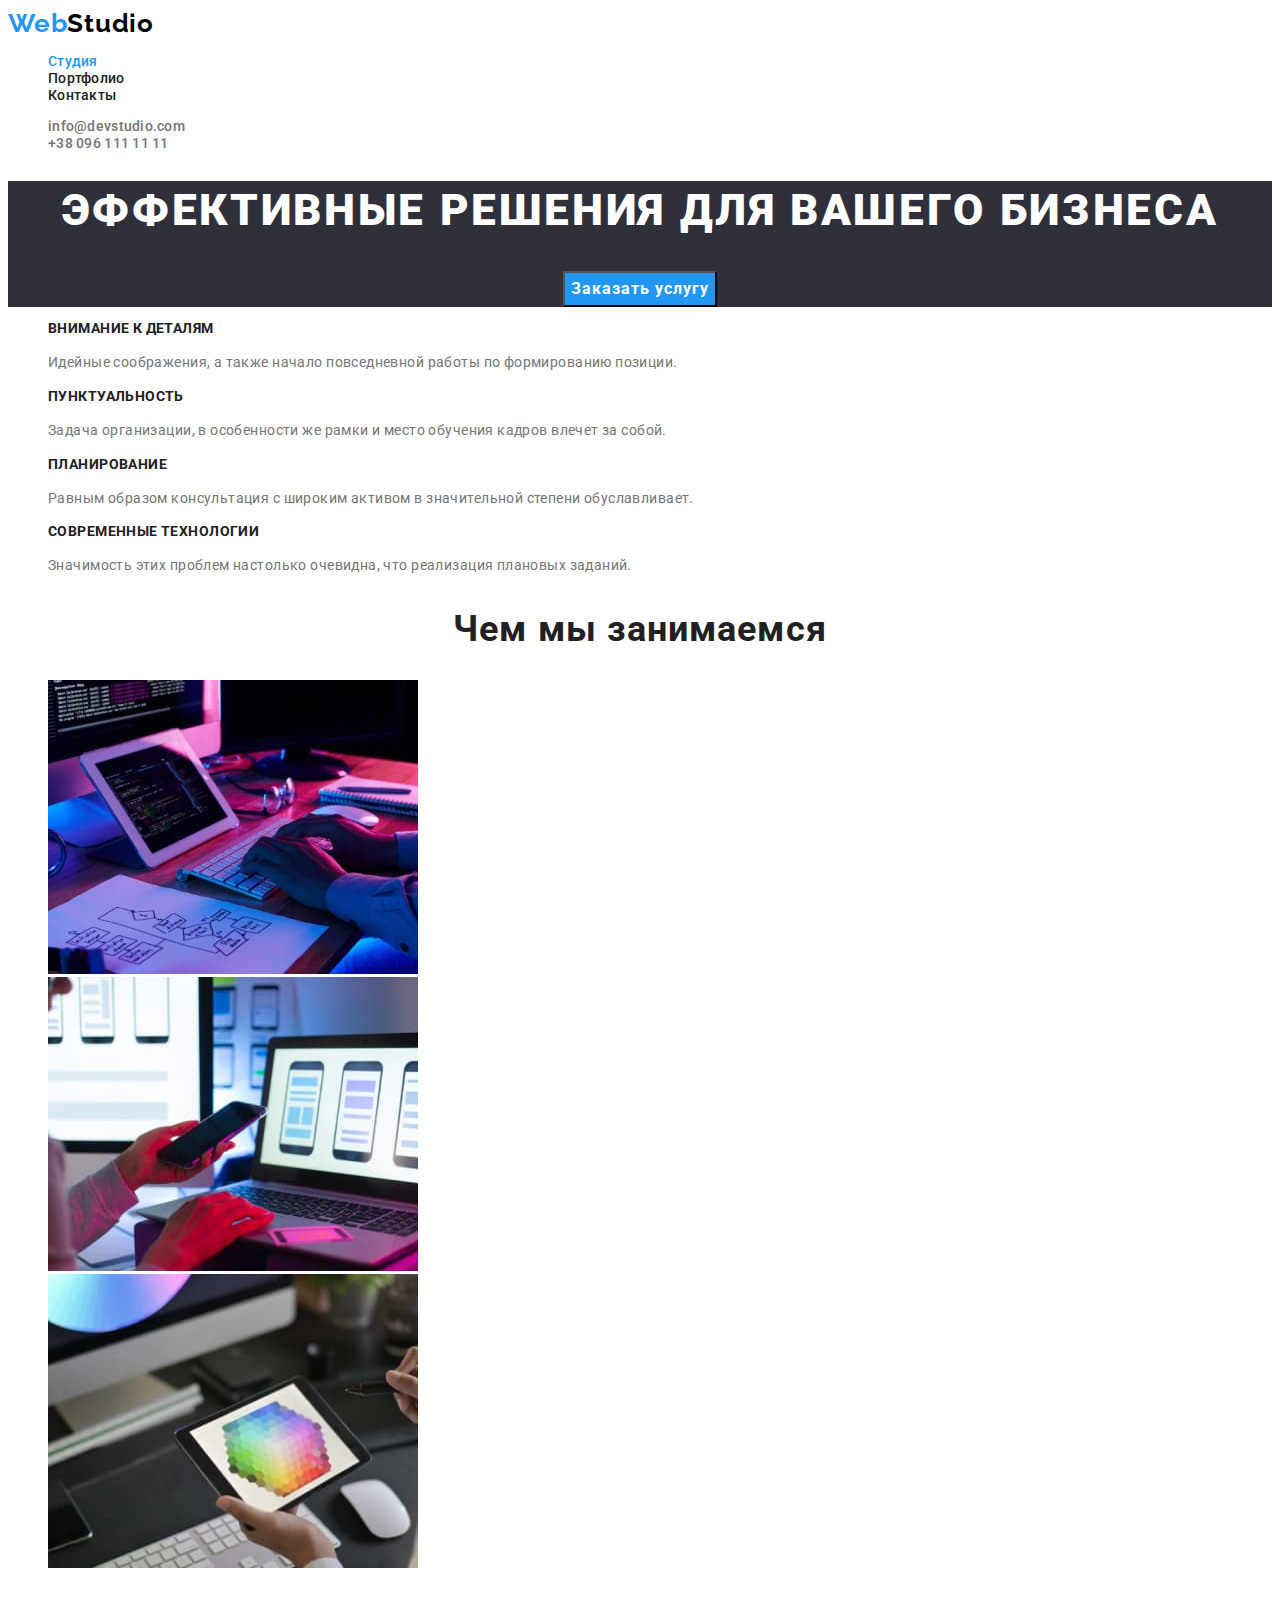
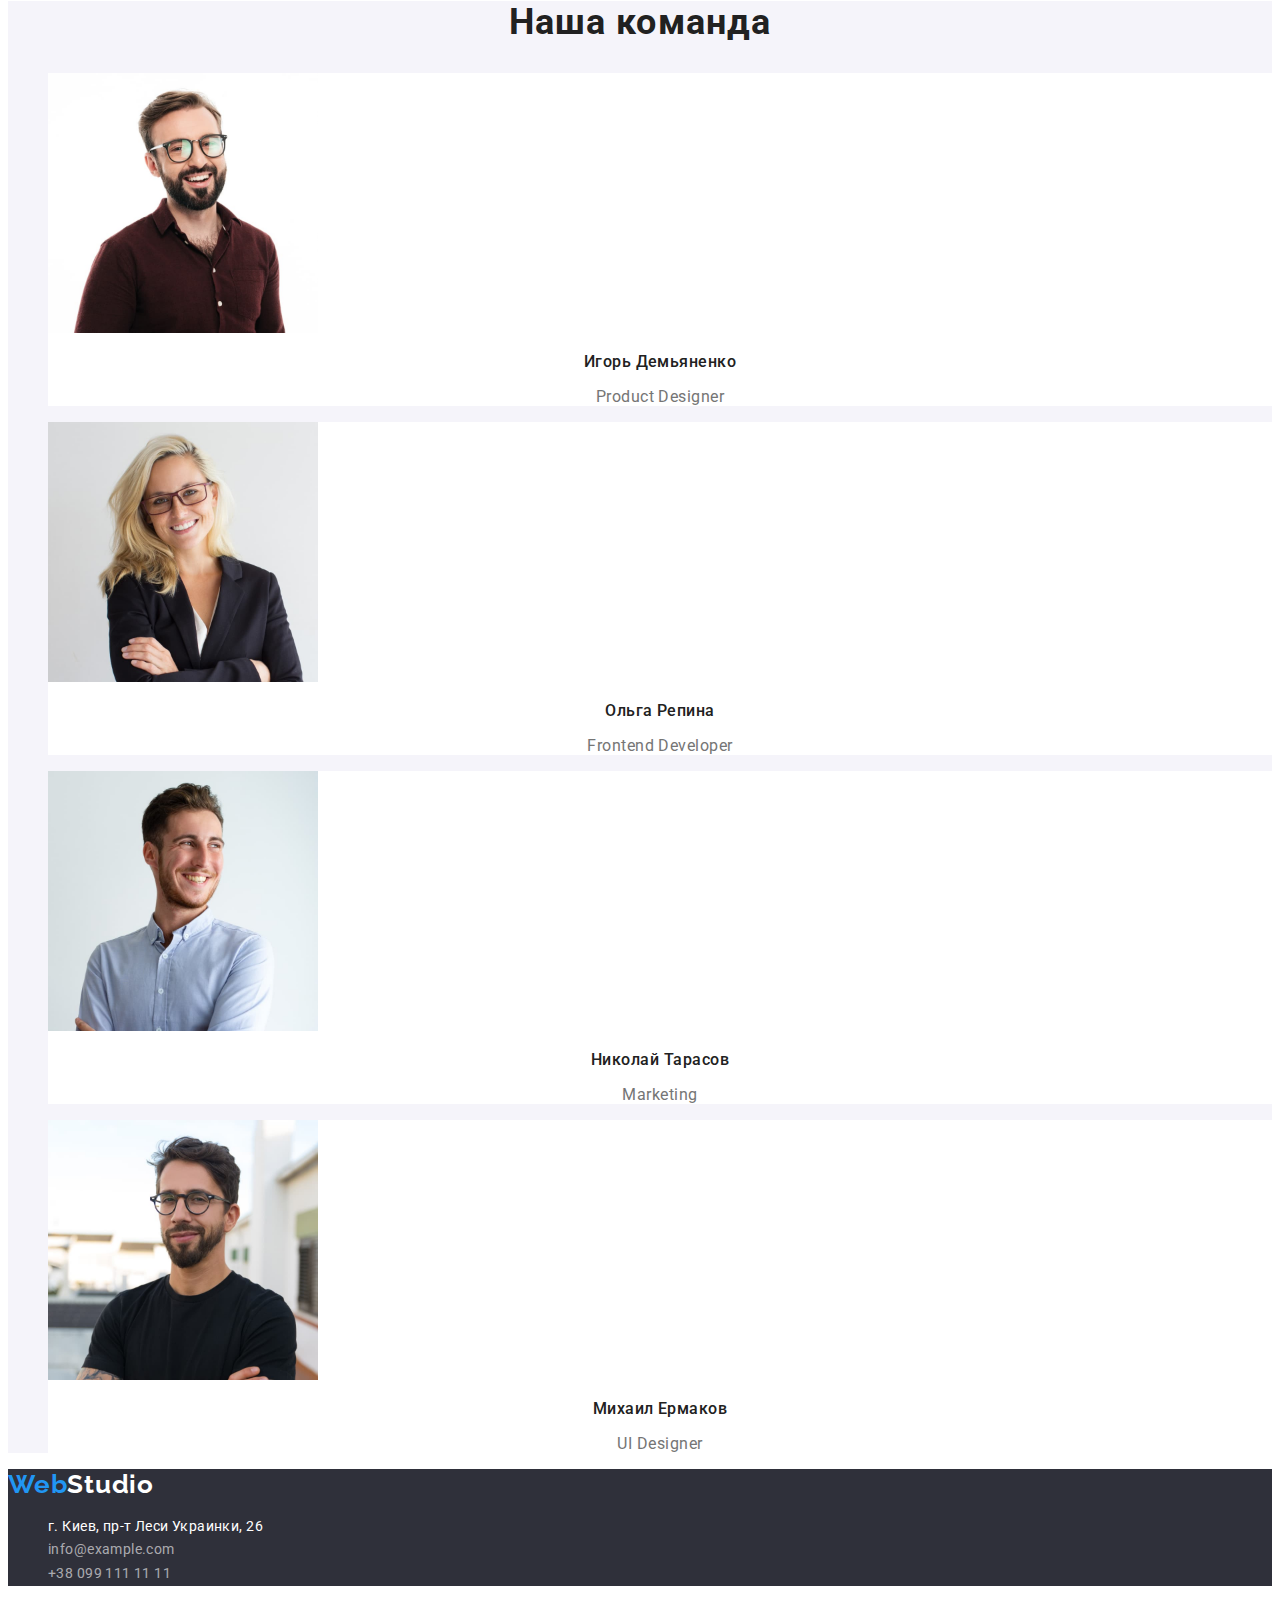
==== index.html @ 7aa1b7e0 "Initial commit" ====
<!DOCTYPE html>
<html lang="ru">
  <head>
    <meta charset="UTF-8" />
    <meta http-equiv="X-UA-Compatible" content="IE=edge" />
    <meta name="viewport" content="width=device-width, initial-scale=1.0" />
    <title>Студия</title>
    <link rel="preconnect" href="https://fonts.googleapis.com" />
    <link rel="preconnect" href="https://fonts.gstatic.com" crossorigin />
    <link
      href="https://fonts.googleapis.com/css2?family=Raleway:wght@700&family=Roboto:wght@400;500;700;900&display=swap"
      rel="stylesheet"
    />
    <link rel="stylesheet" href="./css/styles.css" />
  </head>

  <body>
    <header class="header">
      <nav>
        <a class="logo" href="./index.html">
          Web<span class="header-logo">Studio</span></a
        >

        <ul class="nav">
          <li><a class="nav-list current" href="./index.html">Студия</a></li>
          <li><a class="nav-list" href="./portfolio.html">Портфолио</a></li>
          <li><a class="nav-list" href="">Контакты</a></li>
        </ul>
      </nav>
      <ul class="nav-auth">
        <li>
          <a class="mail nav-list" href="mailto:info@devstudio.com"
            >info@devstudio.com</a
          >
        </li>
        <li>
          <a class="mail nav-list" href="tel:380961111111">+38 096 111 11 11</a>
        </li>
      </ul>
    </header>
    <main>
      <section class="section-hero">
        <h1 class="hero">Эффективные решения для вашего бизнеса</h1>
        <button class="button-hero" type="button">Заказать услугу</button>
      </section>

      <section>
        <h2 class="visually-hidden">Особенности</h2>
        <ul class="feature-list">
          <li>
            <h3 class="feature-title">Внимание к деталям</h3>
            <p class="feature-text">
              Идейные соображения, а также начало повседневной работы по
              формированию позиции.
            </p>
          </li>
          <li>
            <h3 class="feature-title">Пунктуальность</h3>
            <p class="feature-text">
              Задача организации, в особенности же рамки и место обучения кадров
              влечет за собой.
            </p>
          </li>
          <li>
            <h3 class="feature-title">Планирование</h3>
            <p class="feature-text">
              Равным образом консультация с широким активом в значительной
              степени обуславливает.
            </p>
          </li>
          <li>
            <h3 class="feature-title">Современные технологии</h3>
            <p class="feature-text">
              Значимость этих проблем настолько очевидна, что реализация
              плановых заданий.
            </p>
          </li>
        </ul>
      </section>

      <section>
        <h2 class="title">Чем мы занимаемся</h2>
        <ul class="promo-list">
          <li>
            <img
              src="./images/work/work-1.jpg"
              alt="Работаем с текстом"
              width="370"
              height="294"
            />
          </li>
          <li>
            <img
              src="./images/work/work-2.jpg"
              alt="Работаем с визуальным оформлением"
              width="370"
              height="294"
            />
          </li>
          <li>
            <img
              src="./images/work/work-3.jpg"
              alt="Работаем с графикой"
              width="370"
              height="294"
            />
          </li>
        </ul>
      </section>

      <section class="team">
        <h2 class="title">Наша команда</h2>
        <ul class="team-list">
          <li class="team-item">
            <a class="team-decor" href="">
              <img
                src="./images/team/team.jpg"
                alt="Игорь Демьяненко"
                width="270"
                height="260"
              />
              <h3 class="team-name">Игорь Демьяненко</h3>
              <p class="team-position" lang="en">Product Designer</p>
            </a>
          </li>
          <li class="team-item">
            <a class="team-decor" href="">
              <img
                src="./images/team/team-2.jpg"
                alt="Ольга Репина"
                width="270"
                height="260"
              />
              <h3 class="team-name">Ольга Репина</h3>
              <p class="team-position" lang="en">Frontend Developer</p>
            </a>
          </li>
          <li class="team-item">
            <a class="team-decor" href="">
              <img
                src="./images/team/team-3.jpg"
                alt="Николай Тарасов"
                width="270"
                height="260"
              />
              <h3 class="team-name">Николай Тарасов</h3>
              <p class="team-position" lang="en">Marketing</p>
            </a>
          </li>
          <li class="team-item">
            <a class="team-decor" href="">
              <img
                src="./images/team/team-4.jpg"
                alt="Михаил Ермаков"
                width="270"
                height="260"
              />
              <h3 class="team-name">Михаил Ермаков</h3>
              <p class="team-position" lang="en">UI Designer</p>
            </a>
          </li>
        </ul>
      </section>
    </main>
    <footer class="footer">
      <a class="logo" href="./index.html">
        Web<span class="footer-logo">Studio</span></a
      >
      <address>
        <ul class="ul-adress">
          <li>
            <a
              class="adress"
              href="https://goo.gl/maps/PAiW9LLceKNYEAaVA"
              target="_blank"
              rel="noreferrer noopener nofollow"
              >г. Киев, пр-т Леси Украинки, 26</a
            >
          </li>
          <li>
            <a class="transparency adress" href="mailto:info@example.com"
              >info@example.com</a
            >
          </li>
          <li>
            <a class="transparency adress" href="tel:380991111111"
              >+38 099 111 11 11</a
            >
          </li>
        </ul>
      </address>
    </footer>
  </body>
</html>
---- css/styles.css ----
:root {
    --color-text: #757575;
    --color-h2-h3: #212121;
    --color-focus: #2196F3;
}

body {
    font-family: Roboto, sans-serif;
    color: var(--color-text);
    font-size: 14px; 
}

/* Header & Footer */
.header {
    background-color: #FFFFFF;
}

.logo {
    color: var(--color-focus);
    font-family: Raleway, sans-serif;
    font-weight: 700;
    font-size: 26px;
    line-height: 1.2;
    letter-spacing: 0.03em;
    text-decoration: none;
}

.header-logo {
    color: #000000;
}

.footer-logo {
    color: #FFFFFF;
}

.nav,
.nav-auth,
.ul-adress,
.feature-list,
.promo-list,
.team-list,
.filter,
.portfolio-list {
    list-style-type: none;
}

.nav-list {
    font-weight: 500;
    line-height: 1.14;
    letter-spacing: 0.02em;
    color: var(--color-h2-h3);
    text-decoration: none;
}

.nav-list:hover,
.nav-list:focus,
.mail.nav-list:hover,
.mail.nav-list:focus,
.adress:hover,
.adress:focus,
.transparency.adress:hover,
.transparency.adress:focus {
    color: var(--color-focus);
}

.nav-list.current {
    color: var(--color-focus);
}

.mail.nav-list {
    color: var(--color-text);
}


/* Body */

.section-hero {
    background-color: #2F303A;
    text-align: center;
}

.hero {
    font-weight: 900;
    font-size: 44px;
    line-height: 1.36;
    text-align: center;
    letter-spacing: 0.06em;
    text-transform: uppercase;
    color: #FFFFFF;
    
}

.button-hero {
    font-family: inherit;
    font-weight: 700;
    font-size: 16px;
    line-height: 1.88;
    color: #FFFFFF;
    letter-spacing: 0.06em;
    background-color: var(--color-focus);
    cursor: pointer;
}

.button-hero:hover,
.button-hero:focus {
    background-color:#188CE8; 
}

.visually-hidden {
    position: absolute;
    width: 1px;
    height: 1px;
    margin: -1px;
    border: 0;
    padding: 0;

    white-space: nowrap;
    clip-path: inset(100%);
    clip: rect(0 0 0 0);
    overflow: hidden;
}

.feature-title {
    font-size: 14px;
    line-height: 1.14;
    letter-spacing: 0.03em;
    text-transform: uppercase;
    color: var(--color-h2-h3);
}

.feature-text {
    line-height: 1.71;
    letter-spacing: 0.03em;
}

.title {
    font-size: 36px;
    line-height: 1.17;
    text-align: center;
    letter-spacing: 0.03em;
    color: var(--color-h2-h3);
}

.team {
    background-color: #F5F4FA;
}

.team-item {
    background-color: #FFFFFF;
}

.team-decor,
.portfolio-decor {
    text-decoration: none;
}

.team-name {
    font-weight: 500;
    font-size: 16px;
    line-height: 1.19;
    text-align: center;
    letter-spacing: 0.03em;
    color: var(--color-h2-h3);
}

.team-position {
    font-size: 16px;
    line-height: 1.19;
    text-align: center;
    letter-spacing: 0.03em;
    color: var(--color-text);
}


/* Portfolio */

.filter .button {
    font-family: inherit;
    font-weight: 500;
    font-size: 16px;
    line-height: 1.62;
    text-align: center;
    letter-spacing: 0.03em;
    color: var(--color-h2-h3);
    background-color:#F5F4FA;
    cursor: pointer;
}

.filter .button:hover,
.filter .button:focus {
    color: #FFFFFF;
    background-color: var(--color-focus);
}

.portfolio-item {
    background-color: #FFFFFF;
}

.portfolio-company {
font-size: 18px;
line-height: 2;
letter-spacing: 0.06em;
color: var(--color-h2-h3);
}

.portfolio-desc {
    font-size: 16px;
    line-height: 1.88;
    letter-spacing: 0.03em;
    color: var(--color-text);
}


/* Only Footer */

.footer {
    background-color: #2F303A;
}

.adress {
line-height: 1.7;
letter-spacing: 0.03em;
color: #FFFFFF;
text-decoration: none;
font-style: normal;
}

.transparency.adress {
color: rgba(255, 255, 255, 0.6);
}
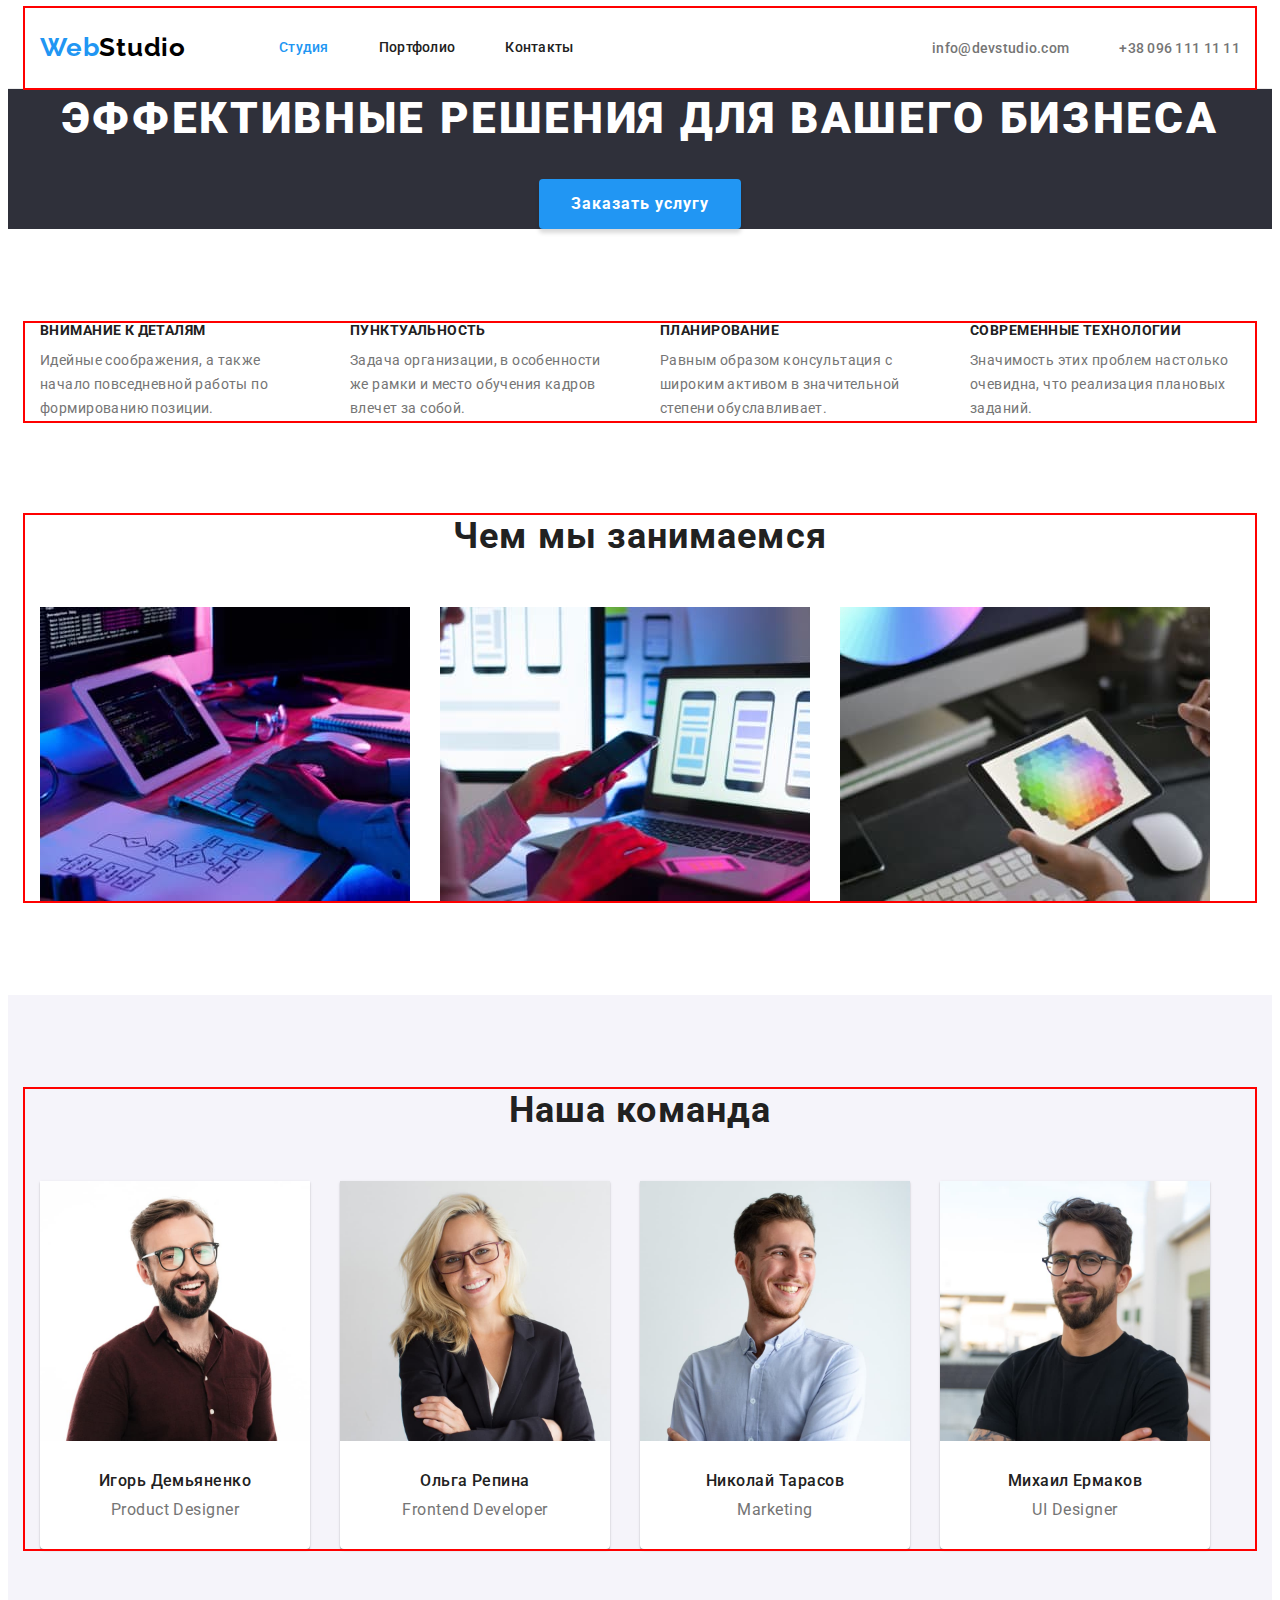
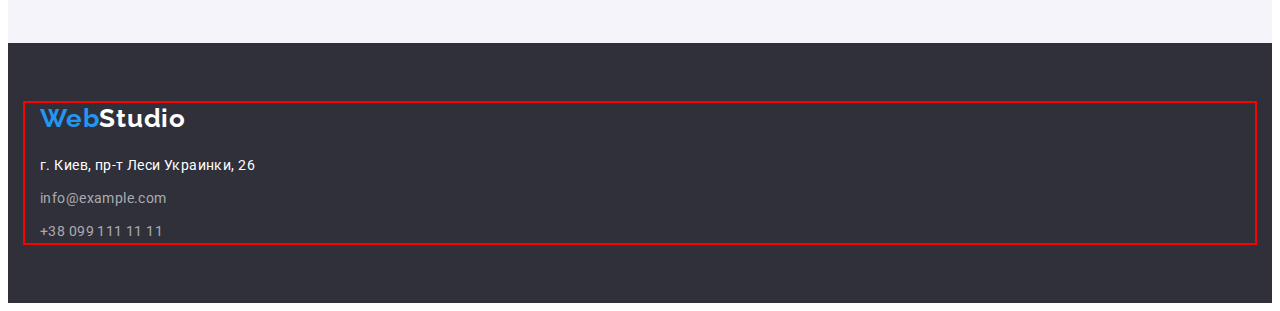
==== commit bd339c5d: "Ready HW 1.0" ====
--- a/index.html
+++ b/index.html
@@ -11,32 +11,44 @@
       href="https://fonts.googleapis.com/css2?family=Raleway:wght@700&family=Roboto:wght@400;500;700;900&display=swap"
       rel="stylesheet"
     />
+    <link
+      rel="stylesheet"
+      href="https://cdnjs.cloudflare.com/ajax/libs/modern-normalize/1.1.0/modern-normalize.min.css"
+      integrity="sha512-wpPYUAdjBVSE4KJnH1VR1HeZfpl1ub8YT/NKx4PuQ5NmX2tKuGu6U/JRp5y+Y8XG2tV+wKQpNHVUX03MfMFn9Q=="
+      crossorigin="anonymous"
+      referrerpolicy="no-referrer"
+    />
+
     <link rel="stylesheet" href="./css/styles.css" />
   </head>
 
   <body>
     <header class="header">
-      <nav>
-        <a class="logo" href="./index.html">
-          Web<span class="header-logo">Studio</span></a
-        >
-
-        <ul class="nav">
-          <li><a class="nav-list current" href="./index.html">Студия</a></li>
-          <li><a class="nav-list" href="./portfolio.html">Портфолио</a></li>
-          <li><a class="nav-list" href="">Контакты</a></li>
+      <div class="container">
+        <nav class="nav-container">
+          <a class="logo" href="./index.html">
+            Web<span class="header-logo">Studio</span></a
+          >
+
+          <ul class="nav">
+            <li><a class="nav-list current" href="./index.html">Студия</a></li>
+            <li><a class="nav-list" href="./portfolio.html">Портфолио</a></li>
+            <li><a class="nav-list" href="">Контакты</a></li>
+          </ul>
+        </nav>
+        <ul class="nav-auth">
+          <li>
+            <a class="mail nav-list" href="mailto:info@devstudio.com"
+              >info@devstudio.com</a
+            >
+          </li>
+          <li>
+            <a class="mail nav-list" href="tel:380961111111"
+              >+38 096 111 11 11</a
+            >
+          </li>
         </ul>
-      </nav>
-      <ul class="nav-auth">
-        <li>
-          <a class="mail nav-list" href="mailto:info@devstudio.com"
-            >info@devstudio.com</a
-          >
-        </li>
-        <li>
-          <a class="mail nav-list" href="tel:380961111111">+38 096 111 11 11</a>
-        </li>
-      </ul>
+      </div>
     </header>
     <main>
       <section class="section-hero">
@@ -44,151 +56,163 @@
         <button class="button-hero" type="button">Заказать услугу</button>
       </section>
 
-      <section>
-        <h2 class="visually-hidden">Особенности</h2>
-        <ul class="feature-list">
-          <li>
-            <h3 class="feature-title">Внимание к деталям</h3>
-            <p class="feature-text">
-              Идейные соображения, а также начало повседневной работы по
-              формированию позиции.
-            </p>
-          </li>
-          <li>
-            <h3 class="feature-title">Пунктуальность</h3>
-            <p class="feature-text">
-              Задача организации, в особенности же рамки и место обучения кадров
-              влечет за собой.
-            </p>
-          </li>
-          <li>
-            <h3 class="feature-title">Планирование</h3>
-            <p class="feature-text">
-              Равным образом консультация с широким активом в значительной
-              степени обуславливает.
-            </p>
-          </li>
-          <li>
-            <h3 class="feature-title">Современные технологии</h3>
-            <p class="feature-text">
-              Значимость этих проблем настолько очевидна, что реализация
-              плановых заданий.
-            </p>
-          </li>
-        </ul>
-      </section>
-
-      <section>
-        <h2 class="title">Чем мы занимаемся</h2>
-        <ul class="promo-list">
-          <li>
-            <img
-              src="./images/work/work-1.jpg"
-              alt="Работаем с текстом"
-              width="370"
-              height="294"
-            />
-          </li>
-          <li>
-            <img
-              src="./images/work/work-2.jpg"
-              alt="Работаем с визуальным оформлением"
-              width="370"
-              height="294"
-            />
-          </li>
-          <li>
-            <img
-              src="./images/work/work-3.jpg"
-              alt="Работаем с графикой"
-              width="370"
-              height="294"
-            />
-          </li>
-        </ul>
-      </section>
-
-      <section class="team">
-        <h2 class="title">Наша команда</h2>
-        <ul class="team-list">
-          <li class="team-item">
-            <a class="team-decor" href="">
+      <section class="section">
+        <div class="container">
+          <h2 class="visually-hidden">Особенности</h2>
+          <ul class="feature-list">
+            <li>
+              <h3 class="feature-title">Внимание к деталям</h3>
+              <p class="feature-text">
+                Идейные соображения, а также начало повседневной работы по
+                формированию позиции.
+              </p>
+            </li>
+            <li>
+              <h3 class="feature-title">Пунктуальность</h3>
+              <p class="feature-text">
+                Задача организации, в особенности же рамки и место обучения
+                кадров влечет за собой.
+              </p>
+            </li>
+            <li>
+              <h3 class="feature-title">Планирование</h3>
+              <p class="feature-text">
+                Равным образом консультация с широким активом в значительной
+                степени обуславливает.
+              </p>
+            </li>
+            <li>
+              <h3 class="feature-title">Современные технологии</h3>
+              <p class="feature-text">
+                Значимость этих проблем настолько очевидна, что реализация
+                плановых заданий.
+              </p>
+            </li>
+          </ul>
+        </div>
+      </section>
+
+      <section class="promo">
+        <div class="container">
+          <h2 class="title">Чем мы занимаемся</h2>
+          <ul class="promo-list">
+            <li>
               <img
-                src="./images/team/team.jpg"
-                alt="Игорь Демьяненко"
-                width="270"
-                height="260"
+                src="./images/work/work-1.jpg"
+                alt="Работаем с текстом"
+                width="370"
+                height="294"
               />
-              <h3 class="team-name">Игорь Демьяненко</h3>
-              <p class="team-position" lang="en">Product Designer</p>
-            </a>
-          </li>
-          <li class="team-item">
-            <a class="team-decor" href="">
+            </li>
+            <li>
               <img
-                src="./images/team/team-2.jpg"
-                alt="Ольга Репина"
-                width="270"
-                height="260"
+                src="./images/work/work-2.jpg"
+                alt="Работаем с визуальным оформлением"
+                width="370"
+                height="294"
               />
-              <h3 class="team-name">Ольга Репина</h3>
-              <p class="team-position" lang="en">Frontend Developer</p>
-            </a>
-          </li>
-          <li class="team-item">
-            <a class="team-decor" href="">
+            </li>
+            <li>
               <img
-                src="./images/team/team-3.jpg"
-                alt="Николай Тарасов"
-                width="270"
-                height="260"
+                src="./images/work/work-3.jpg"
+                alt="Работаем с графикой"
+                width="370"
+                height="294"
               />
-              <h3 class="team-name">Николай Тарасов</h3>
-              <p class="team-position" lang="en">Marketing</p>
-            </a>
-          </li>
-          <li class="team-item">
-            <a class="team-decor" href="">
-              <img
-                src="./images/team/team-4.jpg"
-                alt="Михаил Ермаков"
-                width="270"
-                height="260"
-              />
-              <h3 class="team-name">Михаил Ермаков</h3>
-              <p class="team-position" lang="en">UI Designer</p>
-            </a>
-          </li>
-        </ul>
+            </li>
+          </ul>
+        </div>
+      </section>
+
+      <section class="team section">
+        <div class="container">
+          <h2 class="title">Наша команда</h2>
+          <ul class="team-list">
+            <li class="team-item">
+              <a class="team-decor" href="">
+                <img
+                  class="team-img"
+                  src="./images/team/team.jpg"
+                  alt="Игорь Демьяненко"
+                  width="270"
+                  height="260"
+                />
+                <h3 class="team-name">Игорь Демьяненко</h3>
+                <p class="team-position" lang="en">Product Designer</p>
+              </a>
+            </li>
+            <li class="team-item">
+              <a class="team-decor" href="">
+                <img
+                  class="team-img"
+                  src="./images/team/team-2.jpg"
+                  alt="Ольга Репина"
+                  width="270"
+                  height="260"
+                />
+                <h3 class="team-name">Ольга Репина</h3>
+                <p class="team-position" lang="en">Frontend Developer</p>
+              </a>
+            </li>
+            <li class="team-item">
+              <a class="team-decor" href="">
+                <img
+                  class="team-img"
+                  src="./images/team/team-3.jpg"
+                  alt="Николай Тарасов"
+                  width="270"
+                  height="260"
+                />
+                <h3 class="team-name">Николай Тарасов</h3>
+                <p class="team-position" lang="en">Marketing</p>
+              </a>
+            </li>
+            <li class="team-item">
+              <a class="team-decor" href="">
+                <img
+                  class="team-img"
+                  src="./images/team/team-4.jpg"
+                  alt="Михаил Ермаков"
+                  width="270"
+                  height="260"
+                />
+                <h3 class="team-name">Михаил Ермаков</h3>
+                <p class="team-position" lang="en">UI Designer</p>
+              </a>
+            </li>
+          </ul>
+        </div>
       </section>
     </main>
     <footer class="footer">
-      <a class="logo" href="./index.html">
-        Web<span class="footer-logo">Studio</span></a
-      >
-      <address>
-        <ul class="ul-adress">
-          <li>
-            <a
-              class="adress"
-              href="https://goo.gl/maps/PAiW9LLceKNYEAaVA"
-              target="_blank"
-              rel="noreferrer noopener nofollow"
-              >г. Киев, пр-т Леси Украинки, 26</a
-            >
-          </li>
-          <li>
-            <a class="transparency adress" href="mailto:info@example.com"
-              >info@example.com</a
-            >
-          </li>
-          <li>
-            <a class="transparency adress" href="tel:380991111111"
-              >+38 099 111 11 11</a
-            >
-          </li>
-        </ul>
-      </address>
+      <div class="container">
+        <a class="logo" href="./index.html">
+          Web<span class="footer-logo">Studio</span></a
+        >
+        <address>
+          <ul class="ul-adress">
+            <li>
+              <a
+                class="adress"
+                href="https://goo.gl/maps/PAiW9LLceKNYEAaVA"
+                target="_blank"
+                rel="noreferrer noopener nofollow"
+                >г. Киев, пр-т Леси Украинки, 26</a
+              >
+            </li>
+            <li>
+              <a class="transparency adress" href="mailto:info@example.com"
+                >info@example.com</a
+              >
+            </li>
+            <li>
+              <a class="transparency adress" href="tel:380991111111"
+                >+38 099 111 11 11</a
+              >
+            </li>
+          </ul>
+        </address>
+      </div>
     </footer>
   </body>
 </html>
--- a/css/styles.css
+++ b/css/styles.css
@@ -1,36 +1,92 @@
+/* General styles */
+
 :root {
-    --color-text: #757575;
-    --color-h2-h3: #212121;
-    --color-focus: #2196F3;
+  --color-text: #757575;
+  --color-h2-h3: #212121;
+  --color-focus: #2196f3;
 }
 
 body {
-    font-family: Roboto, sans-serif;
-    color: var(--color-text);
-    font-size: 14px; 
+  font-family: Roboto, sans-serif;
+  color: var(--color-text);
+  font-size: 14px;
+}
+
+h1,
+h2,
+h3,
+h4,
+h5,
+h6,
+p,
+ul {
+  margin: 0;
+}
+
+ul {
+  padding-inline-start: 0;
+}
+
+img {
+  display: block;
+}
+
+.section {
+  padding-top: 94px;
+  padding-bottom: 94px;
+}
+
+.container {
+  width: 1200px;
+  padding-left: 15px;
+  padding-right: 15px;
+  margin-left: auto;
+  margin-right: auto;
+  outline: 2px solid red;
 }
 
 /* Header & Footer */
+.header > .container,
+.header > .container > .nav-container,
+.header > .container > .nav-container > .nav,
+.header > .container > .nav-auth {
+  display: flex;
+  justify-content: space-between;
+  align-items: center;
+}
+
+.header > .container .nav {
+  margin-left: 93px;
+}
+
+.nav-container > .nav > li + li,
+.nav-auth > li + li {
+  margin-left: 50px;
+}
+
+.nav-container > .nav > li > a {
+  display: inline-block;
+  padding-top: 32px;
+  padding-bottom: 32px;
+}
+
 .header {
-    background-color: #FFFFFF;
+  background-color: #ffffff;
+  border-bottom: 1px solid #ececec;
 }
 
 .logo {
-    color: var(--color-focus);
-    font-family: Raleway, sans-serif;
-    font-weight: 700;
-    font-size: 26px;
-    line-height: 1.2;
-    letter-spacing: 0.03em;
-    text-decoration: none;
+  color: var(--color-focus);
+  font-family: Raleway, sans-serif;
+  font-weight: 700;
+  font-size: 26px;
+  line-height: 1.2;
+  letter-spacing: 0.03em;
+  text-decoration: none;
 }
 
 .header-logo {
-    color: #000000;
-}
-
-.footer-logo {
-    color: #FFFFFF;
+  color: #000000;
 }
 
 .nav,
@@ -41,15 +97,15 @@
 .team-list,
 .filter,
 .portfolio-list {
-    list-style-type: none;
+  list-style-type: none;
 }
 
 .nav-list {
-    font-weight: 500;
-    line-height: 1.14;
-    letter-spacing: 0.02em;
-    color: var(--color-h2-h3);
-    text-decoration: none;
+  font-weight: 500;
+  line-height: 1.14;
+  letter-spacing: 0.02em;
+  color: var(--color-h2-h3);
+  text-decoration: none;
 }
 
 .nav-list:hover,
@@ -60,171 +116,274 @@
 .adress:focus,
 .transparency.adress:hover,
 .transparency.adress:focus {
-    color: var(--color-focus);
+  color: var(--color-focus);
 }
 
 .nav-list.current {
-    color: var(--color-focus);
+  color: var(--color-focus);
 }
 
 .mail.nav-list {
-    color: var(--color-text);
-}
-
+  color: var(--color-text);
+}
 
 /* Body */
 
+/* Hero */
+
 .section-hero {
-    background-color: #2F303A;
-    text-align: center;
+  background-color: #2f303a;
+  text-align: center;
 }
 
 .hero {
-    font-weight: 900;
-    font-size: 44px;
-    line-height: 1.36;
-    text-align: center;
-    letter-spacing: 0.06em;
-    text-transform: uppercase;
-    color: #FFFFFF;
-    
+  font-weight: 900;
+  font-size: 44px;
+  line-height: 1.36;
+  text-align: center;
+  letter-spacing: 0.06em;
+  text-transform: uppercase;
+  color: #ffffff;
+  margin-bottom: 30px;
 }
 
 .button-hero {
-    font-family: inherit;
-    font-weight: 700;
-    font-size: 16px;
-    line-height: 1.88;
-    color: #FFFFFF;
-    letter-spacing: 0.06em;
-    background-color: var(--color-focus);
-    cursor: pointer;
+  font-family: inherit;
+  font-weight: 700;
+  font-size: 16px;
+  line-height: 1.88;
+  color: #ffffff;
+  letter-spacing: 0.06em;
+  background-color: var(--color-focus);
+  cursor: pointer;
+  padding: 10px 32px;
+  box-shadow: 0px 4px 4px rgba(0, 0, 0, 0.15);
+  border: none;
+  border-radius: 4px;
+  min-width: 200px;
 }
 
 .button-hero:hover,
 .button-hero:focus {
-    background-color:#188CE8; 
-}
+  background-color: #188ce8;
+}
+
+/* Feature */
 
 .visually-hidden {
-    position: absolute;
-    width: 1px;
-    height: 1px;
-    margin: -1px;
-    border: 0;
-    padding: 0;
-
-    white-space: nowrap;
-    clip-path: inset(100%);
-    clip: rect(0 0 0 0);
-    overflow: hidden;
+  position: absolute;
+  width: 1px;
+  height: 1px;
+  margin: -1px;
+  border: 0;
+  padding: 0;
+  white-space: nowrap;
+  clip-path: inset(100%);
+  clip: rect(0 0 0 0);
+  overflow: hidden;
+}
+
+.feature-list {
+  display: flex;
+  justify-content: space-between;
+}
+
+.feature-list > li + li {
+  margin-left: 30px;
 }
 
 .feature-title {
-    font-size: 14px;
-    line-height: 1.14;
-    letter-spacing: 0.03em;
-    text-transform: uppercase;
-    color: var(--color-h2-h3);
+  font-size: 14px;
+  line-height: 1.14;
+  letter-spacing: 0.03em;
+  text-transform: uppercase;
+  color: var(--color-h2-h3);
+  margin-bottom: 10px;
 }
 
 .feature-text {
-    line-height: 1.71;
-    letter-spacing: 0.03em;
+  line-height: 1.71;
+  letter-spacing: 0.03em;
+  max-width: 270px;
+}
+
+/* Promo */
+.promo {
+  padding-bottom: 94px;
 }
 
 .title {
-    font-size: 36px;
-    line-height: 1.17;
-    text-align: center;
-    letter-spacing: 0.03em;
-    color: var(--color-h2-h3);
-}
+  font-size: 36px;
+  line-height: 1.17;
+  text-align: center;
+  letter-spacing: 0.03em;
+  color: var(--color-h2-h3);
+  margin-bottom: 50px;
+}
+
+.promo-list {
+  display: flex;
+}
+
+.promo-list > li:not(:first-child) {
+  margin-left: 30px;
+}
+
+/* Team */
 
 .team {
-    background-color: #F5F4FA;
+  background-color: #f5f4fa;
+}
+
+.team .title {
+  margin-bottom: 50px;
+}
+
+.team-list {
+  display: flex;
 }
 
 .team-item {
-    background-color: #FFFFFF;
+  background-color: #ffffff;
+  box-shadow: 0px 1px 3px rgba(0, 0, 0, 0.12), 0px 1px 1px rgba(0, 0, 0, 0.14),
+    0px 2px 1px rgba(0, 0, 0, 0.2);
+  border-radius: 0px 0px 4px 4px;
+}
+
+.team-item:not(:first-child) {
+  margin-left: 30px;
 }
 
 .team-decor,
 .portfolio-decor {
-    text-decoration: none;
+  text-decoration: none;
+}
+
+.team-img {
+  margin-bottom: 30px;
 }
 
 .team-name {
-    font-weight: 500;
-    font-size: 16px;
-    line-height: 1.19;
-    text-align: center;
-    letter-spacing: 0.03em;
-    color: var(--color-h2-h3);
+  font-weight: 500;
+  font-size: 16px;
+  line-height: 1.19;
+  text-align: center;
+  letter-spacing: 0.03em;
+  color: var(--color-h2-h3);
+  margin-bottom: 10px;
 }
 
 .team-position {
-    font-size: 16px;
-    line-height: 1.19;
-    text-align: center;
-    letter-spacing: 0.03em;
-    color: var(--color-text);
-}
-
+  font-size: 16px;
+  line-height: 1.19;
+  text-align: center;
+  letter-spacing: 0.03em;
+  color: var(--color-text);
+  margin-bottom: 30px;
+}
 
 /* Portfolio */
 
+.filter {
+  display: flex;
+  justify-content: center;
+  margin-bottom: 50px;
+}
+
 .filter .button {
-    font-family: inherit;
-    font-weight: 500;
-    font-size: 16px;
-    line-height: 1.62;
-    text-align: center;
-    letter-spacing: 0.03em;
-    color: var(--color-h2-h3);
-    background-color:#F5F4FA;
-    cursor: pointer;
+  font-family: inherit;
+  font-weight: 500;
+  font-size: 16px;
+  line-height: 1.62;
+  text-align: center;
+  letter-spacing: 0.03em;
+  color: var(--color-h2-h3);
+  background-color: #f5f4fa;
+  cursor: pointer;
+  padding: 6px 22px;
+  border-radius: 4px;
+  border: none;
 }
 
 .filter .button:hover,
 .filter .button:focus {
-    color: #FFFFFF;
-    background-color: var(--color-focus);
+  color: #ffffff;
+  background-color: var(--color-focus);
+  box-shadow: 0px 3px 1px rgba(0, 0, 0, 0.1), 0px 1px 2px rgba(0, 0, 0, 0.08),
+    0px 2px 2px rgba(0, 0, 0, 0.12);
+  border-radius: 4px;
+}
+
+.filter li:not(:last-child) {
+  margin-right: 8px;
+}
+
+.portfolio-list {
+  display: flex;
+  flex-wrap: wrap;
 }
 
 .portfolio-item {
-    background-color: #FFFFFF;
+  background-color: #ffffff;
+}
+
+.portfolio-item:not(:nth-child(3n)) {
+  margin-right: 30px;
+}
+
+.portfolio-item:not(:nth-last-child(-n + 3)) {
+  margin-bottom: 30px;
+}
+
+.portfolio-description {
+  padding: 20px 24px;
+  border: 1px solid #eeeeee;
 }
 
 .portfolio-company {
-font-size: 18px;
-line-height: 2;
-letter-spacing: 0.06em;
-color: var(--color-h2-h3);
+  font-size: 18px;
+  line-height: 2;
+  letter-spacing: 0.06em;
+  color: var(--color-h2-h3);
+  margin-bottom: 4px;
 }
 
 .portfolio-desc {
-    font-size: 16px;
-    line-height: 1.88;
-    letter-spacing: 0.03em;
-    color: var(--color-text);
-}
-
+  font-size: 16px;
+  line-height: 1.88;
+  letter-spacing: 0.03em;
+  color: var(--color-text);
+}
 
 /* Only Footer */
 
 .footer {
-    background-color: #2F303A;
+  background-color: #2f303a;
+  padding-top: 60px;
+  padding-bottom: 60px;
+}
+
+.footer-logo {
+  color: #ffffff;
+}
+
+.footer > .container > .logo {
+  display: inline-block;
+  margin-bottom: 20px;
 }
 
 .adress {
-line-height: 1.7;
-letter-spacing: 0.03em;
-color: #FFFFFF;
-text-decoration: none;
-font-style: normal;
+  line-height: 1.7;
+  letter-spacing: 0.03em;
+  color: #ffffff;
+  text-decoration: none;
+  font-style: normal;
 }
 
 .transparency.adress {
-color: rgba(255, 255, 255, 0.6);
-}
+  color: rgba(255, 255, 255, 0.6);
+}
+
+.ul-adress li:not(:last-child) {
+  margin-bottom: 9px;
+}
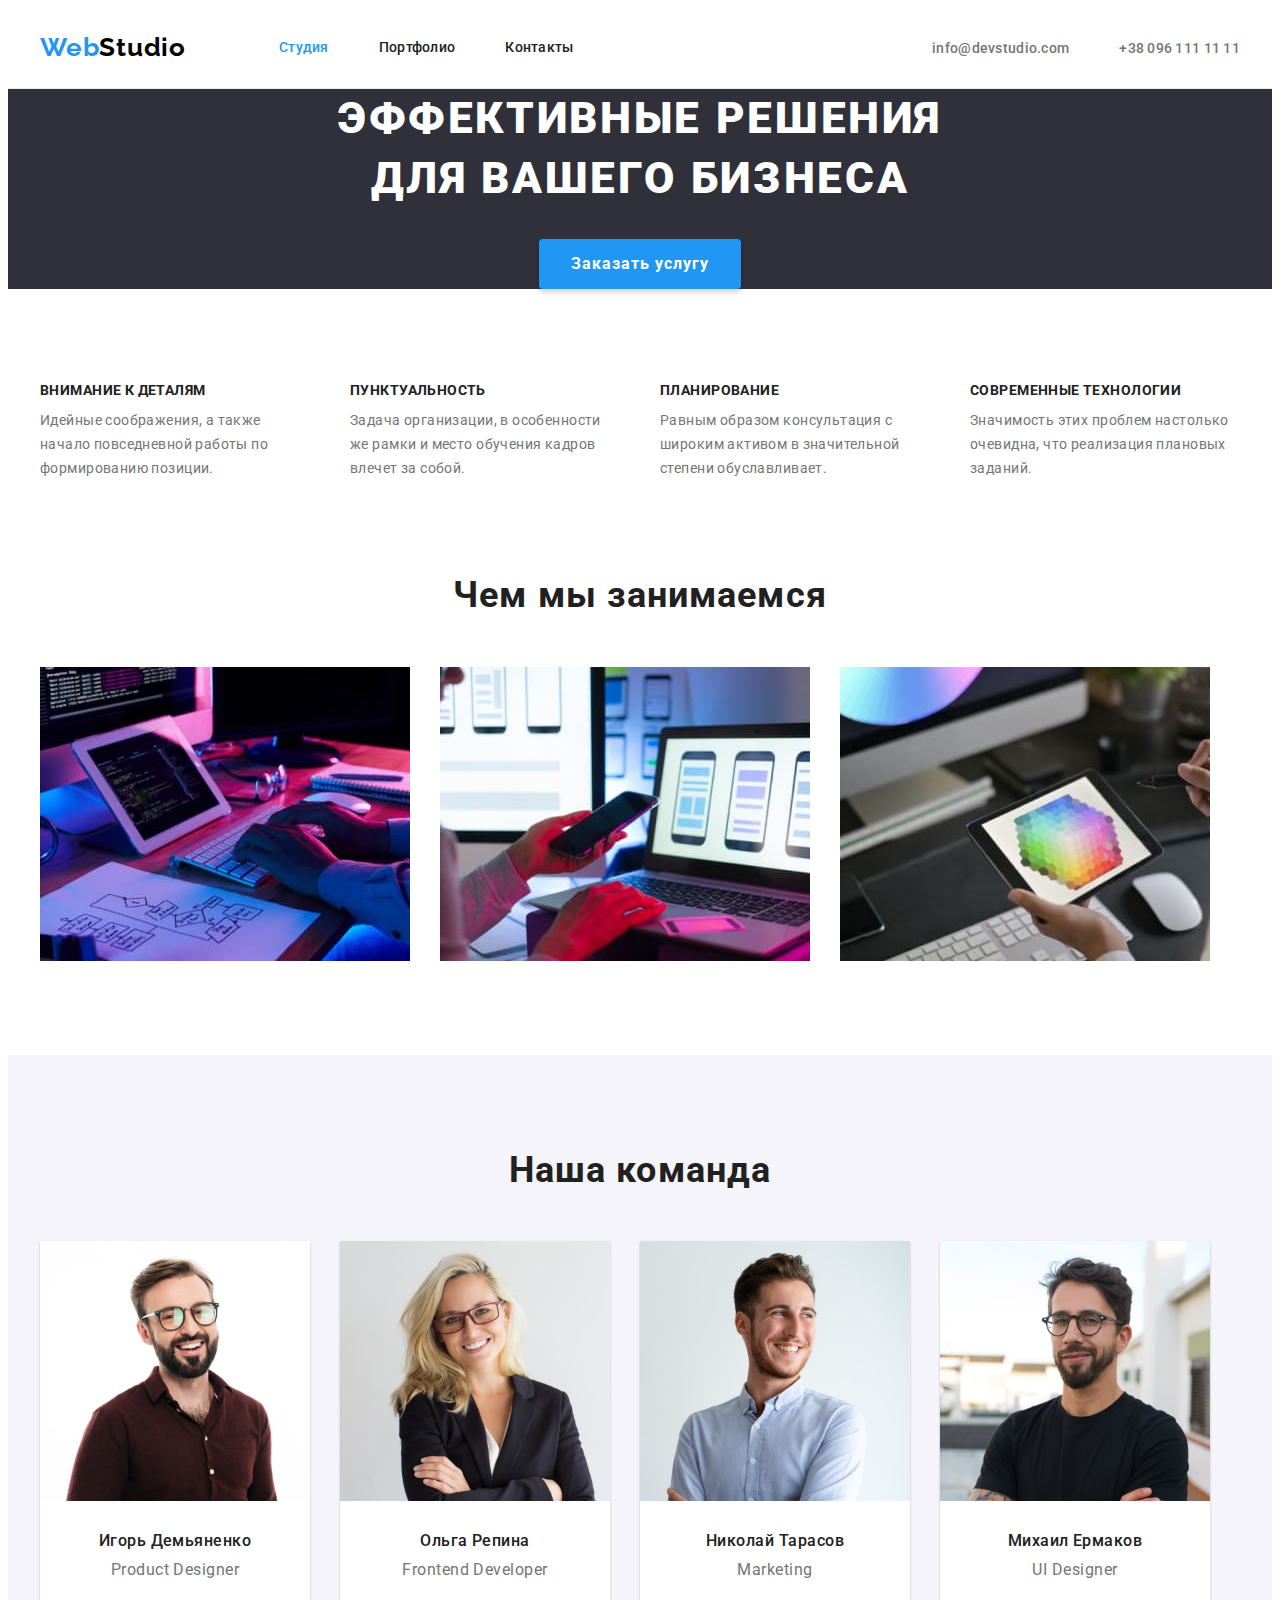
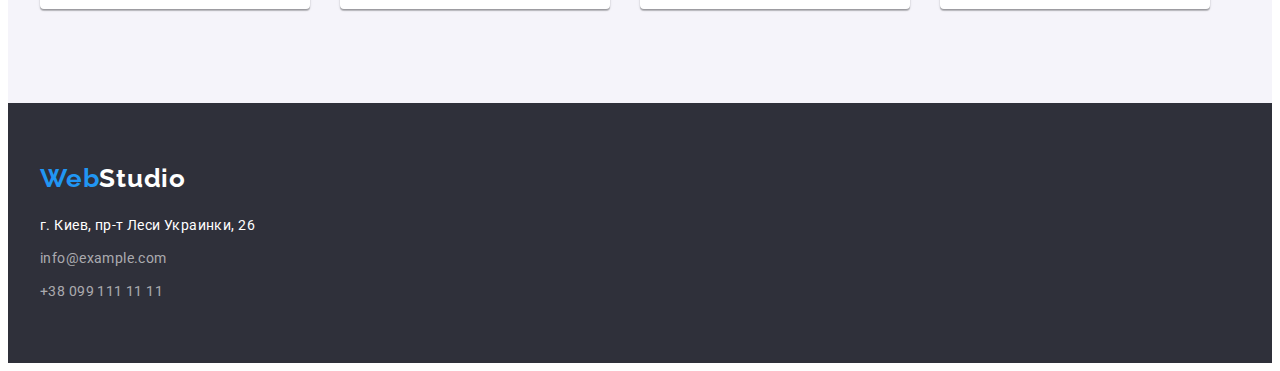
==== commit c1b8c21f: "Ready HW-03" ====
--- a/index.html
+++ b/index.html
@@ -29,7 +29,6 @@
           <a class="logo" href="./index.html">
             Web<span class="header-logo">Studio</span></a
           >
-
           <ul class="nav">
             <li><a class="nav-list current" href="./index.html">Студия</a></li>
             <li><a class="nav-list" href="./portfolio.html">Портфолио</a></li>
@@ -52,7 +51,10 @@
     </header>
     <main>
       <section class="section-hero">
-        <h1 class="hero">Эффективные решения для вашего бизнеса</h1>
+        <h1 class="hero">
+          Эффективные решения <br />
+          для вашего бизнеса
+        </h1>
         <button class="button-hero" type="button">Заказать услугу</button>
       </section>
 
--- a/css/styles.css
+++ b/css/styles.css
@@ -42,16 +42,21 @@
   padding-right: 15px;
   margin-left: auto;
   margin-right: auto;
-  outline: 2px solid red;
 }
 
 /* Header & Footer */
+
 .header > .container,
 .header > .container > .nav-container,
 .header > .container > .nav-container > .nav,
 .header > .container > .nav-auth {
   display: flex;
   justify-content: space-between;
+  align-items: center;
+}
+
+.header > .container > .nav-auth {
+  display: flex;
   align-items: center;
 }
 
@@ -121,6 +126,10 @@
 
 .nav-list.current {
   color: var(--color-focus);
+}
+
+.nav-auth {
+  margin-left: auto;
 }
 
 .mail.nav-list {
@@ -208,6 +217,7 @@
 }
 
 /* Promo */
+
 .promo {
   padding-bottom: 94px;
 }
@@ -245,6 +255,7 @@
 
 .team-item {
   background-color: #ffffff;
+  padding-bottom: 30px;
   box-shadow: 0px 1px 3px rgba(0, 0, 0, 0.12), 0px 1px 1px rgba(0, 0, 0, 0.14),
     0px 2px 1px rgba(0, 0, 0, 0.2);
   border-radius: 0px 0px 4px 4px;
@@ -279,7 +290,6 @@
   text-align: center;
   letter-spacing: 0.03em;
   color: var(--color-text);
-  margin-bottom: 30px;
 }
 
 /* Portfolio */
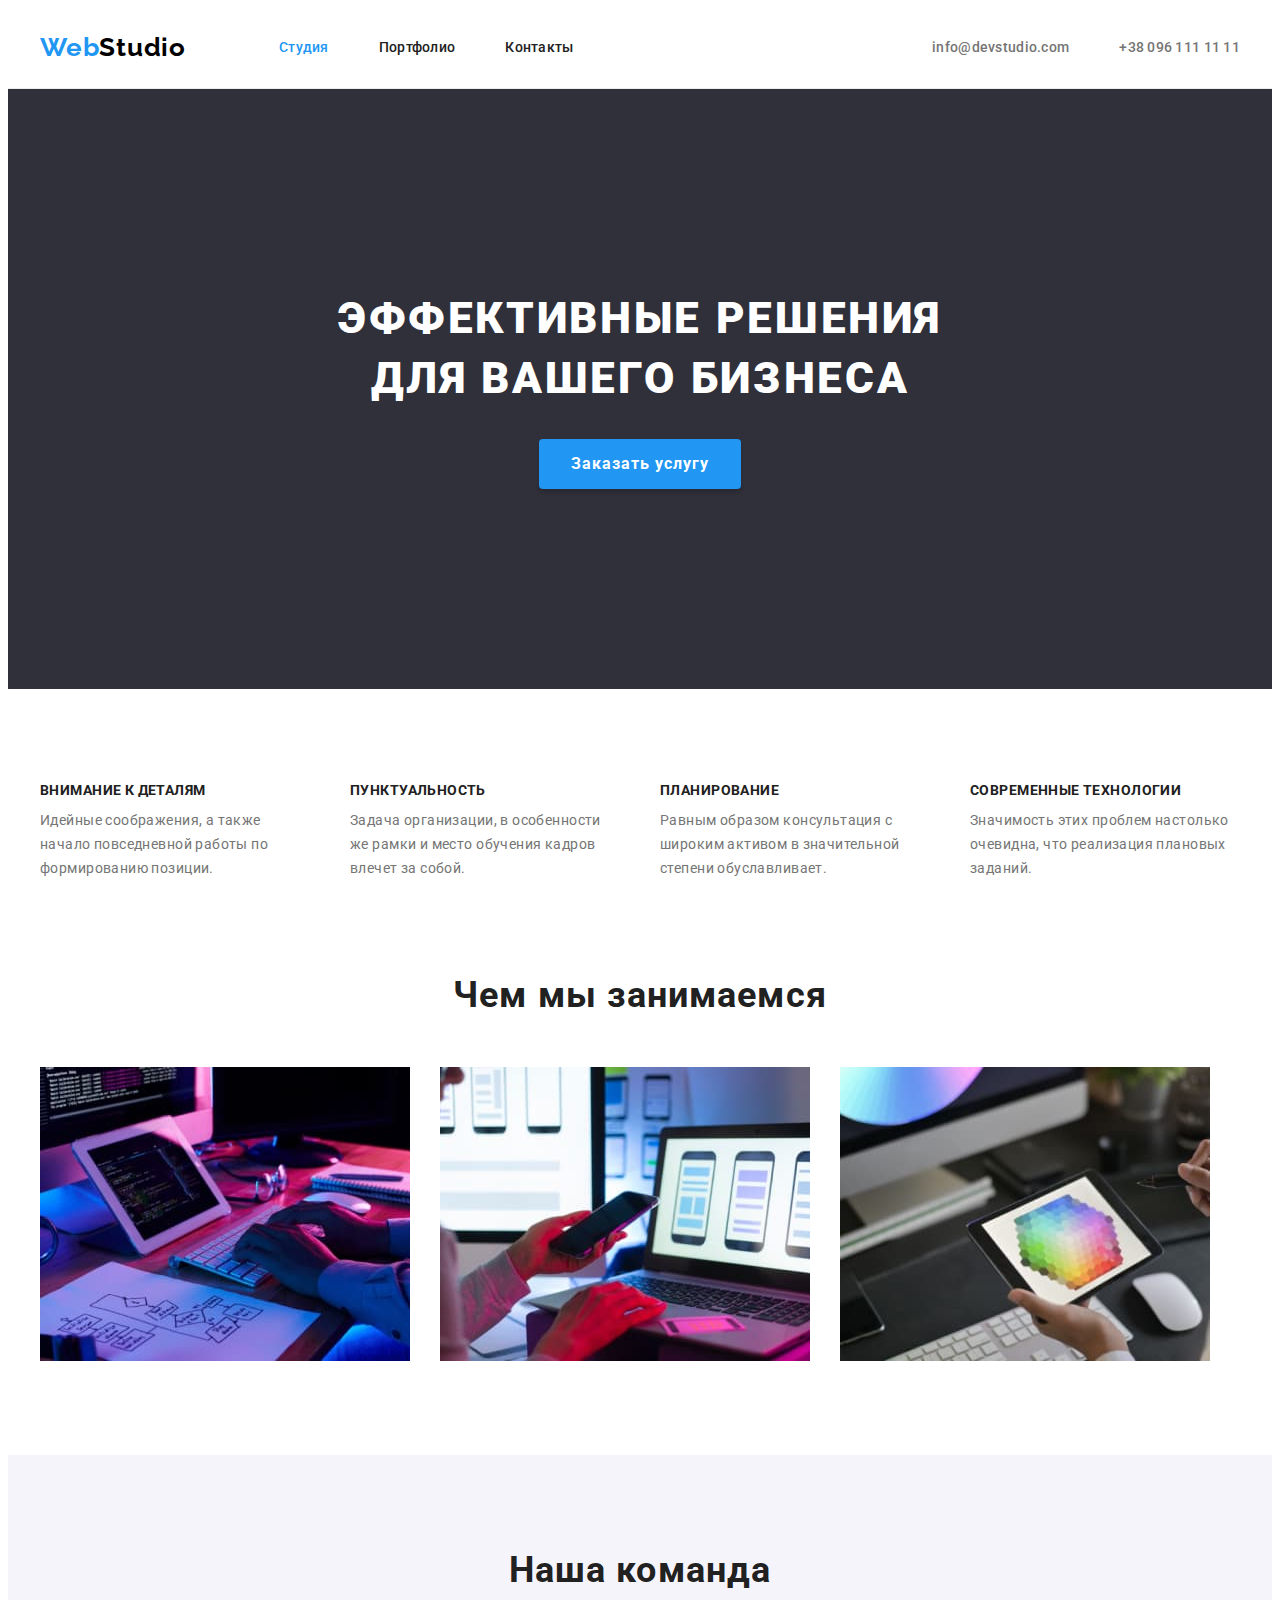
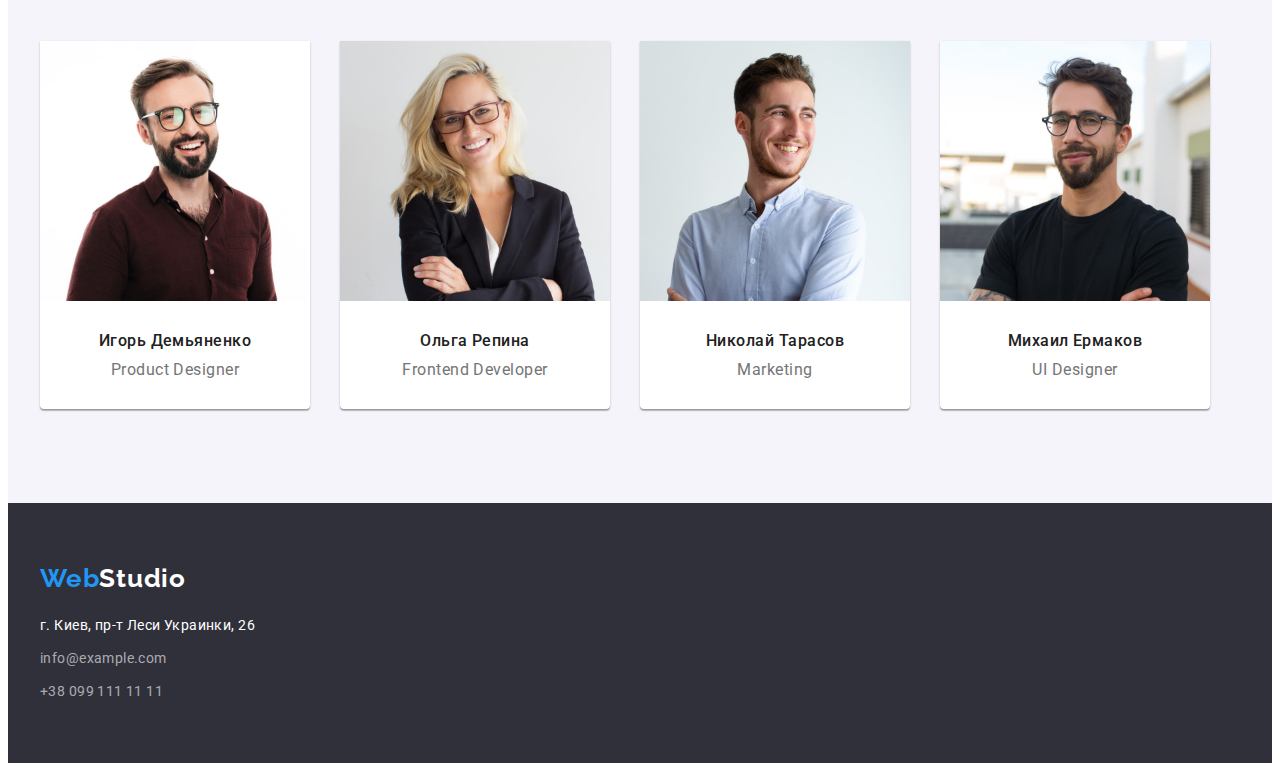
==== commit 7d70a571: "HW-03 fix" ====
--- a/index.html
+++ b/index.html
@@ -139,8 +139,10 @@
                   width="270"
                   height="260"
                 />
-                <h3 class="team-name">Игорь Демьяненко</h3>
-                <p class="team-position" lang="en">Product Designer</p>
+                <div class="team-desc">
+                  <h3 class="team-name">Игорь Демьяненко</h3>
+                  <p class="team-position" lang="en">Product Designer</p>
+                </div>
               </a>
             </li>
             <li class="team-item">
@@ -152,8 +154,11 @@
                   width="270"
                   height="260"
                 />
-                <h3 class="team-name">Ольга Репина</h3>
-                <p class="team-position" lang="en">Frontend Developer</p>
+
+                <div class="team-desc">
+                  <h3 class="team-name">Ольга Репина</h3>
+                  <p class="team-position" lang="en">Frontend Developer</p>
+                </div>
               </a>
             </li>
             <li class="team-item">
@@ -165,8 +170,11 @@
                   width="270"
                   height="260"
                 />
-                <h3 class="team-name">Николай Тарасов</h3>
-                <p class="team-position" lang="en">Marketing</p>
+
+                <div class="team-desc">
+                  <h3 class="team-name">Николай Тарасов</h3>
+                  <p class="team-position" lang="en">Marketing</p>
+                </div>
               </a>
             </li>
             <li class="team-item">
@@ -178,8 +186,10 @@
                   width="270"
                   height="260"
                 />
-                <h3 class="team-name">Михаил Ермаков</h3>
-                <p class="team-position" lang="en">UI Designer</p>
+                <div class="team-desc">
+                  <h3 class="team-name">Михаил Ермаков</h3>
+                  <p class="team-position" lang="en">UI Designer</p>
+                </div>
               </a>
             </li>
           </ul>
--- a/css/styles.css
+++ b/css/styles.css
@@ -69,7 +69,8 @@
   margin-left: 50px;
 }
 
-.nav-container > .nav > li > a {
+.nav-container > .nav > li > a,
+.nav-auth > li > a {
   display: inline-block;
   padding-top: 32px;
   padding-bottom: 32px;
@@ -143,6 +144,8 @@
 .section-hero {
   background-color: #2f303a;
   text-align: center;
+  padding-top: 200px;
+  padding-bottom: 200px;
 }
 
 .hero {
@@ -255,7 +258,6 @@
 
 .team-item {
   background-color: #ffffff;
-  padding-bottom: 30px;
   box-shadow: 0px 1px 3px rgba(0, 0, 0, 0.12), 0px 1px 1px rgba(0, 0, 0, 0.14),
     0px 2px 1px rgba(0, 0, 0, 0.2);
   border-radius: 0px 0px 4px 4px;
@@ -270,8 +272,9 @@
   text-decoration: none;
 }
 
-.team-img {
-  margin-bottom: 30px;
+.team-desc {
+  padding-top: 30px;
+  padding-bottom: 30px;
 }
 
 .team-name {
@@ -348,6 +351,7 @@
 .portfolio-description {
   padding: 20px 24px;
   border: 1px solid #eeeeee;
+  border-top: none;
 }
 
 .portfolio-company {
